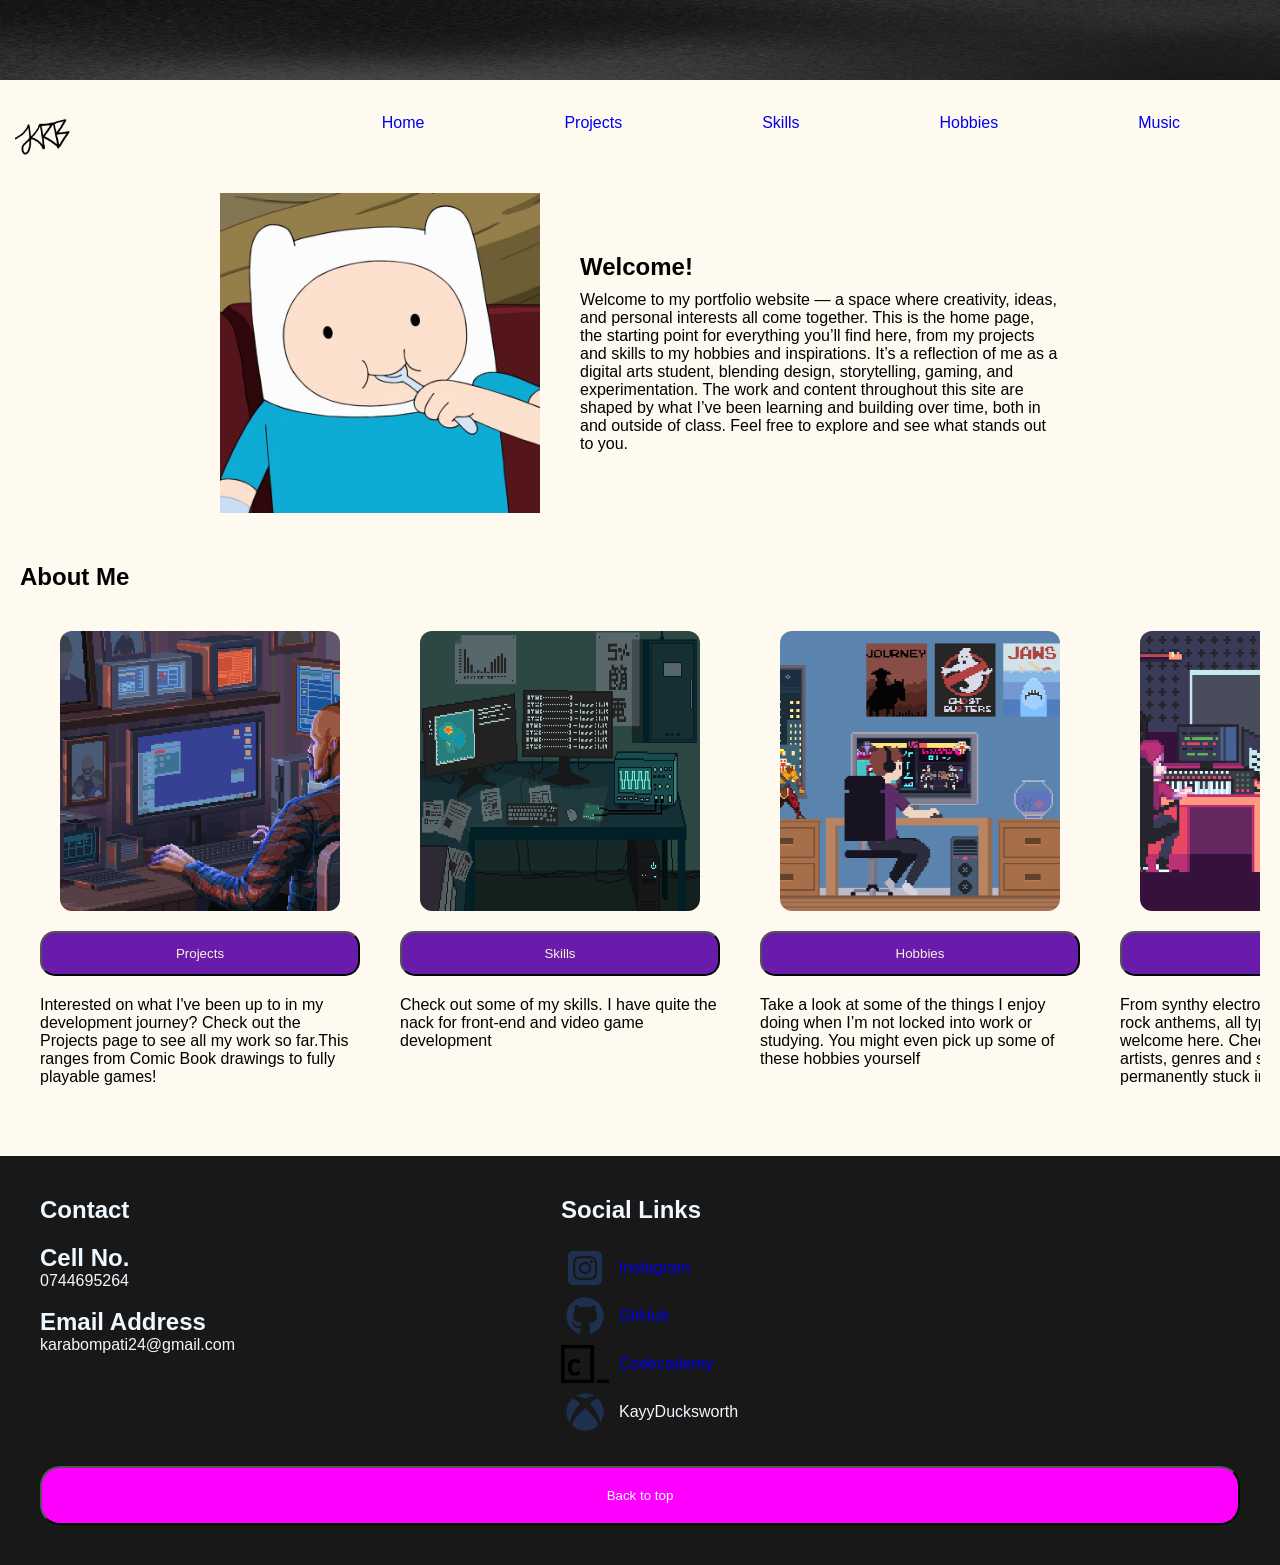
==== index.html @ 71c28173 "Changed location of index.html" ====
<!DOCTYPE html>
<html lang="en">
<head>
    <meta charset="UTF-8">
    <meta name="viewport" content="width=device-width, initial-scale=1.0">
    <link rel="stylesheet" href="../CSS/style.css">
    <title>Homepage</title>
     <link rel="icon" type="image/png" href="../images/Favicons/home.png">
    <script src="../js/homepage.js" defer></script>
</head>

<header>
    <img src="../images/banner.jpg" alt="Header image" id="header-img">

    <div class="off-screen-menu">

        <div class="close-menu-btn">
           <img src="../images/close.png" alt="Button to close burger menu">
        </div>

        <ul>
            <li><a href="./index.html" class="nav-link">Home</a></li>
            <li><a href="./projects.html" class="nav-link">Projects</a></li>
            <li><a href="./skills.html" class="nav-link">Skills</a></li>
            <li><a href="./hobbies.html" class="nav-link">Hobbies</a></li>
            <li><a href="./music.html" class="nav-link">Music</a></li>
        </ul>


    </div>

    <nav >
        <div class="ham-menu">
    
            <span></span>
            <span></span>
            <span></span>
    
        </div>
       
    </nav>

    <nav class="static-nav">

        <img src="../images/logo.jpg.png" alt="logo image" class="logo-img">
        
        <ul class="nav-list">
            <li><a href="./index.html" class="nav-link">Home</a></li>
            <li><a href="./projects.html" class="nav-link">Projects</a></li>
            <li><a href="./skills.html" class="nav-link">Skills</a></li>
            <li><a href="./hobbies.html" class="nav-link">Hobbies</a></li>
            <li><a href="./music.html" class="nav-link">Music</a></li>
        </ul>
    </nav>
    
</header>

<body>
    <main>
        <section id="index-hero-section">
            <div class="hero-content">
                <img src="../images/finn.jpg" alt="Image of website creator, Karabo Mpati" class="hero-img">
                <div class="hero-text">
                    <h1>Welcome!</h1>
                    <p>Welcome to my portfolio website — a space where creativity, ideas, and personal interests all come together. This is the home page, the starting point for everything you’ll find here, from my projects and skills to my hobbies and inspirations.

                        It’s a reflection of me as a digital arts student, blending design, storytelling, gaming, and experimentation. The work and content throughout this site are shaped by what I’ve been learning and building over time, both in and outside of class.

                        Feel free to explore and see what stands out to you.
</p>
                </div>
            </div>
        </section>

        <section class="about-section">
            <h1>About Me</h1>
            <div class="about-container">
                <div class="about-card">
                    <img src="../images/projects.gif" class="about-image">
                    <button type="button" class="about-button" data-location="projects.html">Projects</button>
                    <p class="about-paragraph">Interested on what I've been up to in my development journey? Check out the Projects page to see all my work so far.This ranges from Comic Book drawings to fully playable games!</p>
                </div>
            </div>

        </section>
    </main>
    
</body>
<footer>
    <section class="contact-details">
        <h1>Contact</h1>
        <h2>Cell No.</h2>
        <p>0744695264</p>
        <br>
        <h2>Email Address</h2>
        <p>karabompati24@gmail.com</p>
    </section>
    <section class="social-links">
        <h1>Social Links</h1>
        <ul>
            <li><a href="https://www.instagram.com/k4ybeee_?igsh=MXZ1bHhzYnp4dDliZA%3D%3D&utm_source=qr" target="_blank"><img src="../images/instagram.png">Instagram</a></li>
            <li><a href="https://github.com/Karabs2006" target="_blank"><img src="../images/github.png">GitHub</a></li>
            <li><a href="https://www.codecademy.com/profiles/kayy_" target="_blank"><img src="../images/codecademy.png">Codecademy</a></li>
            <li class="xbox-tag"><img src="../images/xbox.png">KayyDucksworth</li>


        </ul>
        
    </section>
    <button type="button" class="back-button" data-location="#index-hero-section">Back to top</button>
    
    
</footer>
</html>
---- CSS/style.css ----
*{
    font-family: Helvetica, Arial, sans-serif;
    margin: 0;
    padding: 0;
    box-sizing: border-box;
    scroll-behavior: smooth;

}

body
{
background-color:floralwhite;
}

#header-img{
    width: 100%;
    height: 5rem;
    margin: 0;
    padding: 0px;
}

.logo-img{
    max-width: 5rem;
    padding: 0;
    
    padding-left: 15px;
}

.logo-img:hover{
    cursor: pointer;
    transition: transform 0.3s ease;
    transform: scale(1.2);
}

nav{
    display: flex;
    justify-content: space-between;
    padding-bottom: 30px;
    
}

.nav-list{
    list-style: none;
    display: flex;
    justify-content: flex-end;
    margin-right: 40px;
    gap: 70px;
    
}


li{
    padding-right: 50px;
    /*border-right: 1px solid black;*/
   
}

.nav-link:hover{
    background-color: #42819f;
    transition: background-color 0.3s ease;
    color: azure;
}

.nav-link{
    padding: 20px 10px 20px 10px;
    border-radius: 13px;
    text-decoration: none;
}

.off-screen-menu a {
    color: aliceblue;
    font-size: 0.8em;
}



.off-screen-menu{
    background-color: black;
    color: aliceblue;
    height: 100vh;
    width: 100%;
    max-width: 450px;
    position: fixed;
    top: 0;
    left: -450px;
    display: flex;
    flex-direction: column;

    justify-content: center;
    align-items: flex-start;
    text-align: left;;
   

    transition: .3s ease;
    z-index: 1000;
    overflow-y: auto;

}

.off-screen-menu ul{
    list-style: none;
    display: flex;
    flex-direction: column; 
    gap: 5em;
    padding-left: 2em;
}

.off-screen-menu li{
    font-weight: 700;
    font-size: 3em; 
    
}

.off-screen-menu.active{
left: 0;

}

.ham-menu{
    display: none;
    height: 50px;
    width: 50px;
    position: relative;
    margin-left: 20px;
    padding-top: 20px;
}

.ham-menu:hover{
cursor: pointer;
}

.ham-menu span{
    display: block;
    width: 80%;
    height: 4px;
    background-color: rgb(45, 35, 54);
    margin: 8px 0;
    border-radius: 10%;
    
}


.close-menu-btn{
    position: relative;
    bottom: 10%;
    left: 7%;    
    background: firebrick;
    cursor: pointer;
    
}

.close-menu-btn img{
    width: 5em;
}


/* MAIN SECTION */

.hero-img{
    max-width: 20em;
}

.hero-section{
    display: flex;
    justify-content: center;
    align-items: center;
    padding-bottom: 60px;
}

.hero-content {
    display: flex;
    align-items: center;
    gap: 40px; 
    max-width: 100%;
}

.hero-text {
    display: flex;
    flex-direction: column;
    gap: 10px;
}

.hero-text h1{
    margin: 0;
}

p{
    max-width: 30em;
}

.about-card{
    display: flex;
    flex-direction: column;
    padding: 20px;

}

.about-image{
    padding: 20px;
    width: 20em;
    height: 20em;
    border-radius: 10%;
}

.about-image:hover{

    transition: transform 0.1s ease;
    transform: scale(1.009);
}

.about-button{
    background-color: rgb(105, 27, 172);
    color: beige;
    padding: 1em;
    border-radius: 15px;
    margin-bottom: 20px; 
}


.about-button:hover
{
    cursor: pointer;
    background-color: #edf2f5;
    transition: background-color 0.4s ease;
    color: azure;
    border-color: rgb(105, 27, 172);
    color: rgb(105, 27, 172);

    transition: transform 0.1s ease;
    transform: scale(1.009);

    border-width: 5px;
}

.about-container{
    display: flex;
    justify-content: space-between;
    padding-bottom: 30px;
    overflow-x: auto;
    
}

.about-section{
    padding: 20px;
}

footer h1{
    padding-bottom: 20px;
}

#index-hero-section{
    display: flex;
    flex-direction: column;
    align-items: center;
    gap: 16px;
     margin-bottom: 30px;
}

/* FOOTER SECTION */

footer{
   display: grid;
    grid-template-columns: 200px 1fr;
    grid-template-rows: auto;
    grid-template-areas: 
    "contact links"
    "back-button back-button";
    background-color: rgb(25, 24, 24);
    width: 100%;
    padding: 40px;
    color:aliceblue;
    gap: 30px;

}


.back-button{
    border-radius: 20px;
    padding: 20px;
    background-color: #FF00FF;
    color: azure;
    grid-area: back-button;
}


.back-button:hover{
    cursor: pointer;
    background-color: #edf2f5;
    transition: background-color 0.4s ease;
    color: azure;
    border-color: #FF00FF;
    color: #FF00FF;

    transition: transform 0.6s ease;
    transform: scale(1.009);

     border-width: 5px;
}



footer li{
    list-style: none;
}

.contact-details
{
    grid-area: contact;
}

.social-links{
    grid-area: links;
    margin-left: 30%;
}

.social-links img {
    width: 3em;
    max-height: 10em;
    padding-right: 0px;
    margin:0;
}

.social-links p{
    width: 2em;
    max-height: 10em;
    padding-left: 30px;
    margin:0;
}

.social-links a{
    display: flex;
    align-items: center;
    gap: 10px;
    text-decoration: none;
}


.xbox-tag{
    display: flex;
    align-items: center;
    gap: 10px;
}



@media (max-device-width : 1024px) 
{   
    .static-nav
    {
        display: flex;
    }
    .static-nav ul
    {
        display: none;
    }

    .logo-img{

    }

    .ham-menu
    {
        display: unset;
        
    }


    .hero-img
    {
    width: 15em;
    margin-left: 20px;
    }


    .hero-content 
    {
    display: flex;
    align-items: center;
    gap: 40px; 
    max-width: 90%;
    }




}



@media (max-device-width : 768px) 
{

    .close-menu-btn{
    position: relative;
    bottom: 4%;
    left: 7%;    
    background: firebrick;
    cursor: pointer;
    
}
    .logo-img{
    position: relative;
    max-width: 5rem;
    padding: 0;

    bottom: 70px;
    left: 18em;
    
    padding-left: 0px;
}

    .hero-content {
    display: flex;
    flex-direction: column;
    align-items: center;
    gap: 40px; 
    max-width: 80%;
}

    footer{
    display: grid;
    grid-template-columns: 100px 1fr;
    grid-template-rows: auto;
    grid-template-areas: 
    "contact links"
    "back-button back-button";
    background-color: rgb(25, 24, 24);
    width: 100%;
    padding: 40px;
    color:aliceblue;
    gap: 10px;

}


.contact-details
{   
    font-size: small;
    grid-area: contact;
}

.xbox-tag{
    display: flex;
    align-items: center;
    gap: 10px;
    font-size: 14.5px;
}





}
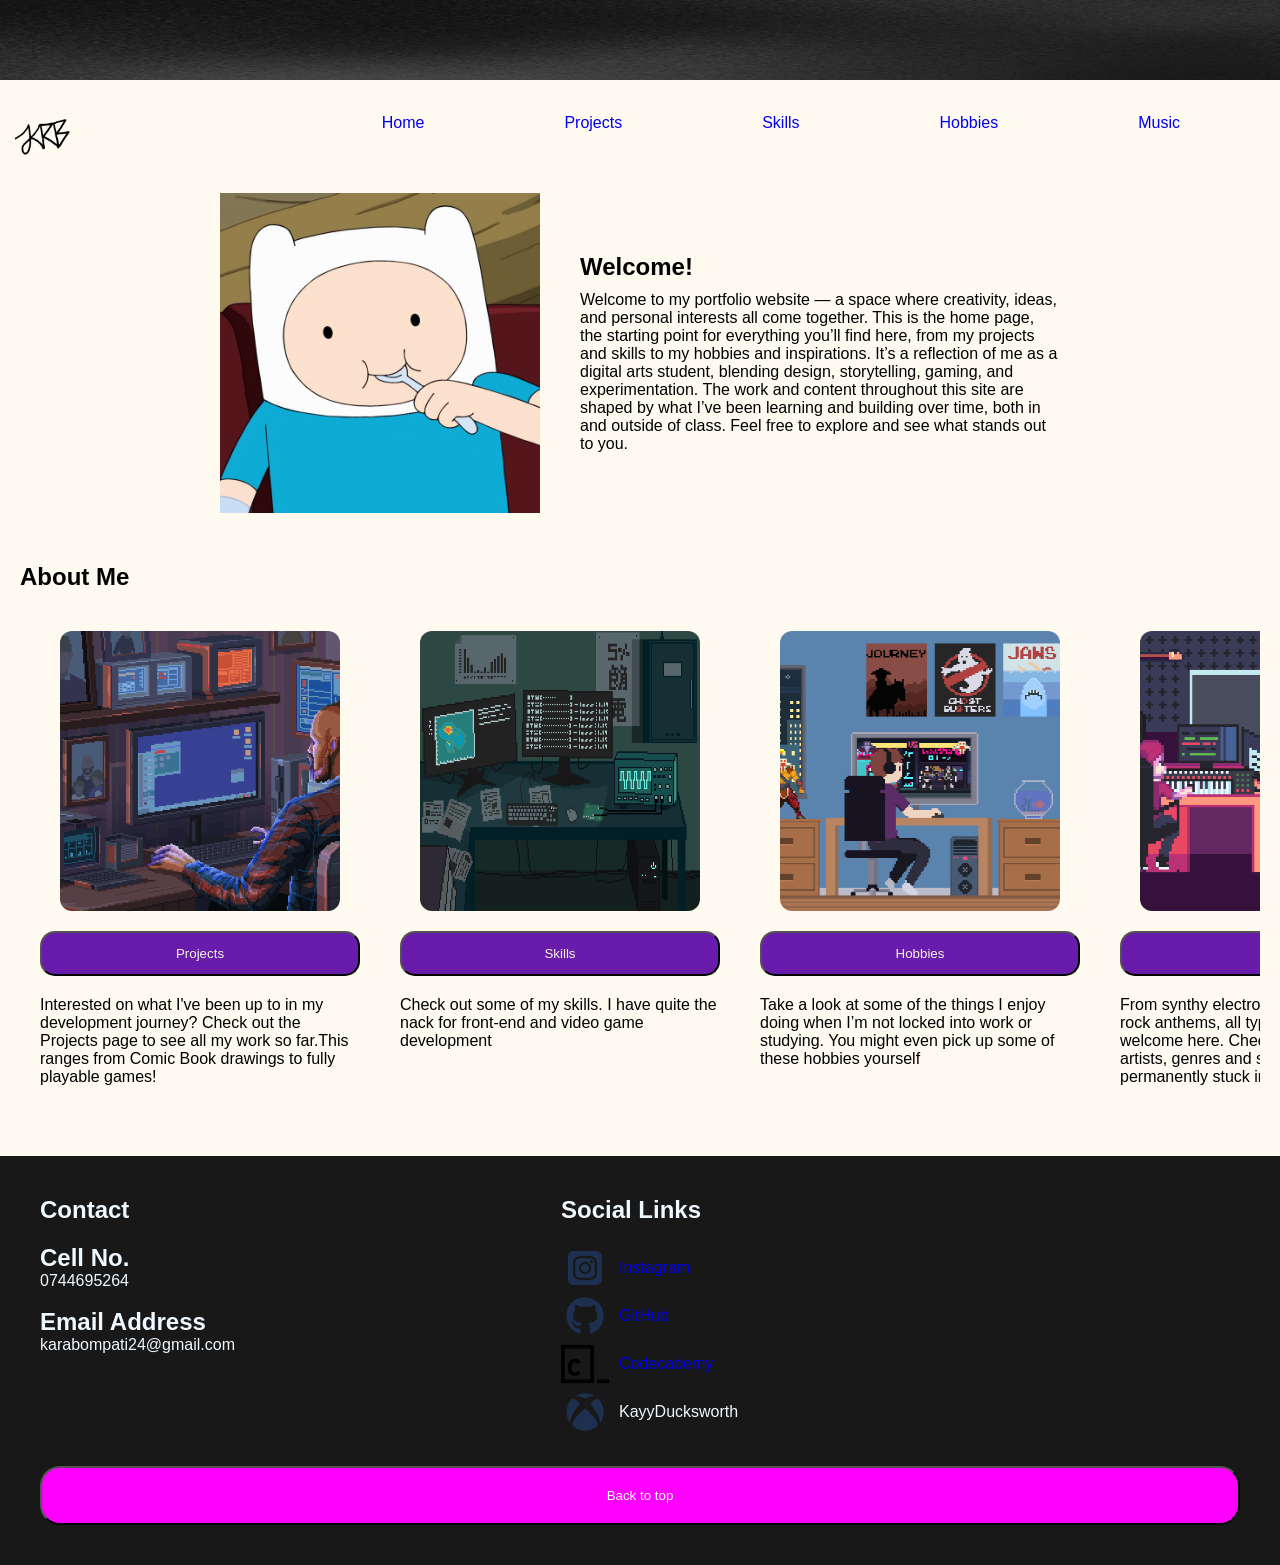
==== commit 6c28c182: "Changed Location of index.html" ====
--- a/index.html
+++ b/index.html
@@ -3,27 +3,27 @@
 <head>
     <meta charset="UTF-8">
     <meta name="viewport" content="width=device-width, initial-scale=1.0">
-    <link rel="stylesheet" href="../CSS/style.css">
+    <link rel="stylesheet" href="./CSS/style.css">
     <title>Homepage</title>
-     <link rel="icon" type="image/png" href="../images/Favicons/home.png">
-    <script src="../js/homepage.js" defer></script>
+     <link rel="icon" type="image/png" href="./images/Favicons/home.png">
+    <script src="./js/homepage.js" defer></script>
 </head>
 
 <header>
-    <img src="../images/banner.jpg" alt="Header image" id="header-img">
+    <img src="./images/banner.jpg" alt="Header image" id="header-img">
 
     <div class="off-screen-menu">
 
         <div class="close-menu-btn">
-           <img src="../images/close.png" alt="Button to close burger menu">
+           <img src="./images/close.png" alt="Button to close burger menu">
         </div>
 
         <ul>
-            <li><a href="./index.html" class="nav-link">Home</a></li>
-            <li><a href="./projects.html" class="nav-link">Projects</a></li>
-            <li><a href="./skills.html" class="nav-link">Skills</a></li>
-            <li><a href="./hobbies.html" class="nav-link">Hobbies</a></li>
-            <li><a href="./music.html" class="nav-link">Music</a></li>
+            <li><a href="index.html" class="nav-link">Home</a></li>
+            <li><a href="./Html/projects.html" class="nav-link">Projects</a></li>
+            <li><a href="./Html/skills.html" class="nav-link">Skills</a></li>
+            <li><a href="./Html/hobbies.html" class="nav-link">Hobbies</a></li>
+            <li><a href="./Html/music.html" class="nav-link">Music</a></li>
         </ul>
 
 
@@ -45,11 +45,11 @@
         <img src="../images/logo.jpg.png" alt="logo image" class="logo-img">
         
         <ul class="nav-list">
-            <li><a href="./index.html" class="nav-link">Home</a></li>
-            <li><a href="./projects.html" class="nav-link">Projects</a></li>
-            <li><a href="./skills.html" class="nav-link">Skills</a></li>
-            <li><a href="./hobbies.html" class="nav-link">Hobbies</a></li>
-            <li><a href="./music.html" class="nav-link">Music</a></li>
+            <li><a href="index.html" class="nav-link">Home</a></li>
+            <li><a href="./Html/projects.html" class="nav-link">Projects</a></li>
+            <li><a href="./Html/skills.html" class="nav-link">Skills</a></li>
+            <li><a href="./Html/hobbies.html" class="nav-link">Hobbies</a></li>
+            <li><a href="./Html/music.html" class="nav-link">Music</a></li>
         </ul>
     </nav>
     
@@ -59,7 +59,7 @@
     <main>
         <section id="index-hero-section">
             <div class="hero-content">
-                <img src="../images/finn.jpg" alt="Image of website creator, Karabo Mpati" class="hero-img">
+                <img src="./images/finn.jpg" alt="Image of website creator, Karabo Mpati" class="hero-img">
                 <div class="hero-text">
                     <h1>Welcome!</h1>
                     <p>Welcome to my portfolio website — a space where creativity, ideas, and personal interests all come together. This is the home page, the starting point for everything you’ll find here, from my projects and skills to my hobbies and inspirations.
@@ -76,7 +76,7 @@
             <h1>About Me</h1>
             <div class="about-container">
                 <div class="about-card">
-                    <img src="../images/projects.gif" class="about-image">
+                    <img src="./images/projects.gif" class="about-image">
                     <button type="button" class="about-button" data-location="projects.html">Projects</button>
                     <p class="about-paragraph">Interested on what I've been up to in my development journey? Check out the Projects page to see all my work so far.This ranges from Comic Book drawings to fully playable games!</p>
                 </div>
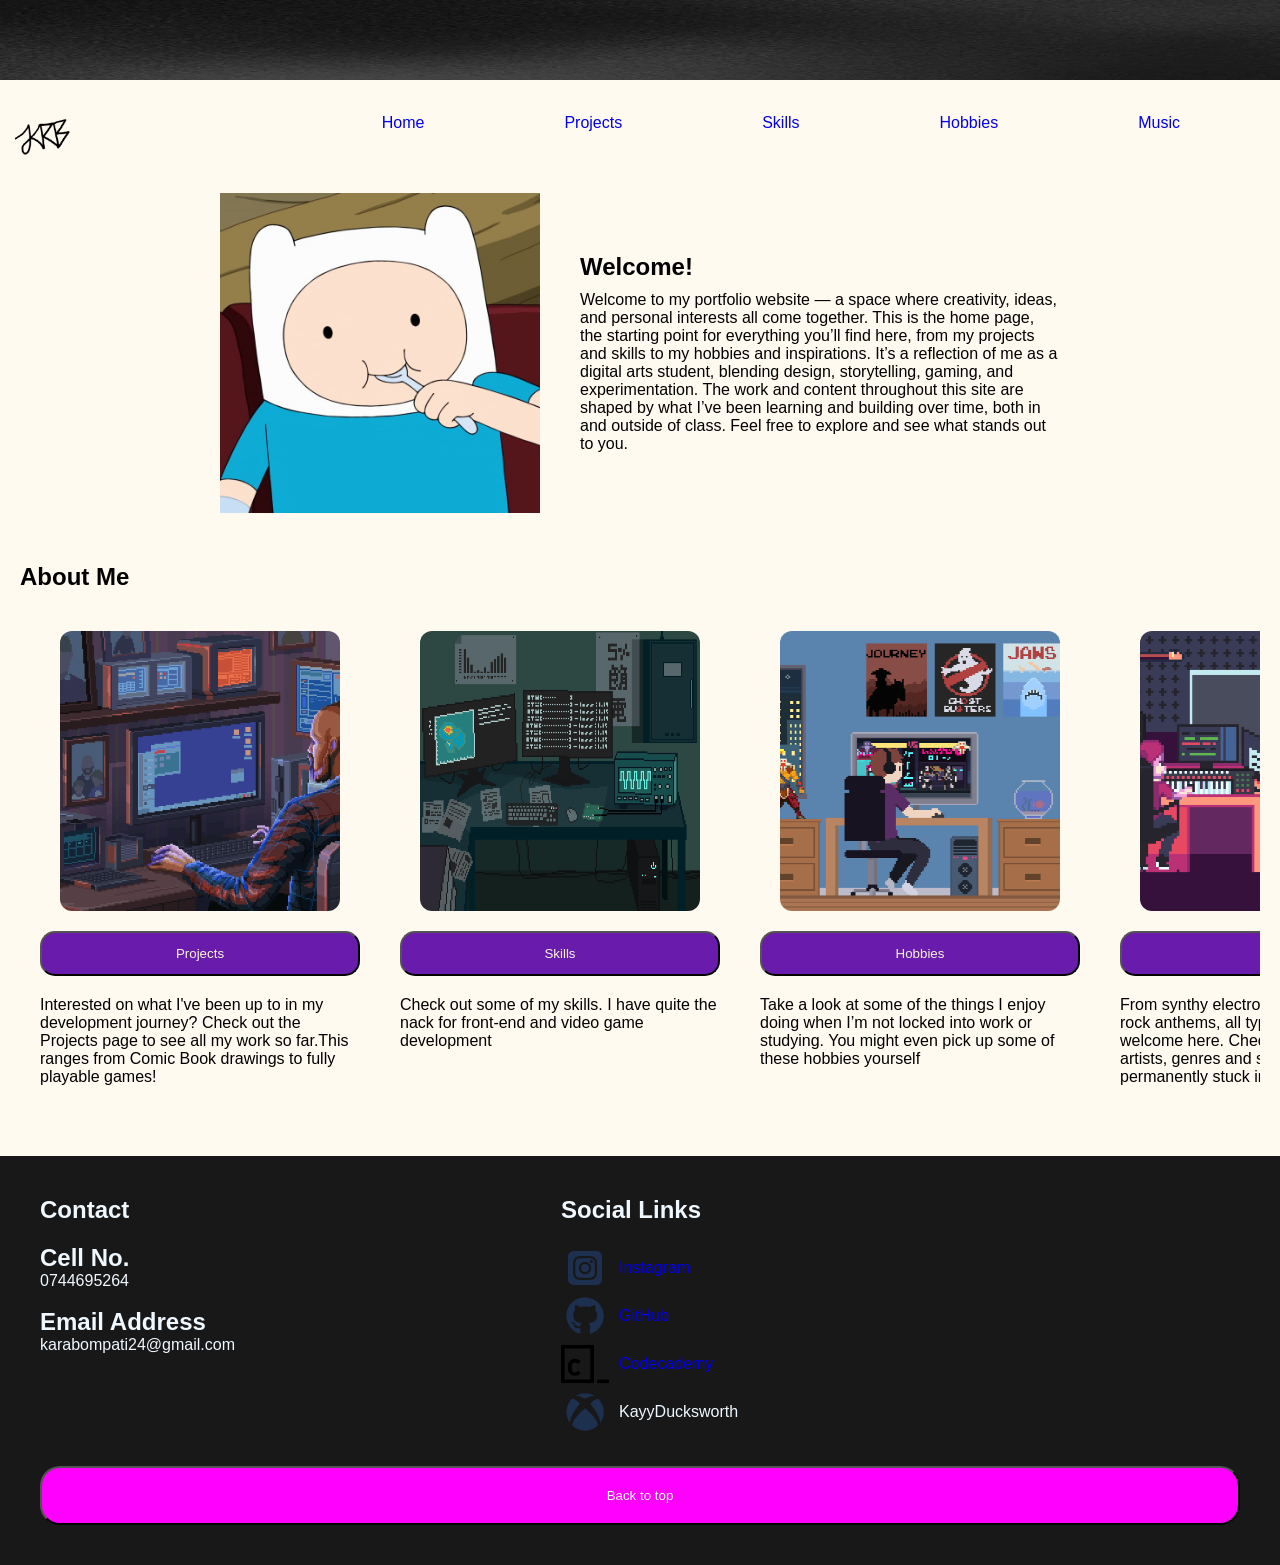
==== commit f9fe2027: "Update index.html" ====
--- a/index.html
+++ b/index.html
@@ -98,10 +98,10 @@
     <section class="social-links">
         <h1>Social Links</h1>
         <ul>
-            <li><a href="https://www.instagram.com/k4ybeee_?igsh=MXZ1bHhzYnp4dDliZA%3D%3D&utm_source=qr" target="_blank"><img src="../images/instagram.png">Instagram</a></li>
-            <li><a href="https://github.com/Karabs2006" target="_blank"><img src="../images/github.png">GitHub</a></li>
-            <li><a href="https://www.codecademy.com/profiles/kayy_" target="_blank"><img src="../images/codecademy.png">Codecademy</a></li>
-            <li class="xbox-tag"><img src="../images/xbox.png">KayyDucksworth</li>
+            <li><a href="https://www.instagram.com/k4ybeee_?igsh=MXZ1bHhzYnp4dDliZA%3D%3D&utm_source=qr" target="_blank"><img src="./images/instagram.png">Instagram</a></li>
+            <li><a href="https://github.com/Karabs2006" target="_blank"><img src="./images/github.png">GitHub</a></li>
+            <li><a href="https://www.codecademy.com/profiles/kayy_" target="_blank"><img src="./images/codecademy.png">Codecademy</a></li>
+            <li class="xbox-tag"><img src="./images/xbox.png">KayyDucksworth</li>
 
 
         </ul>
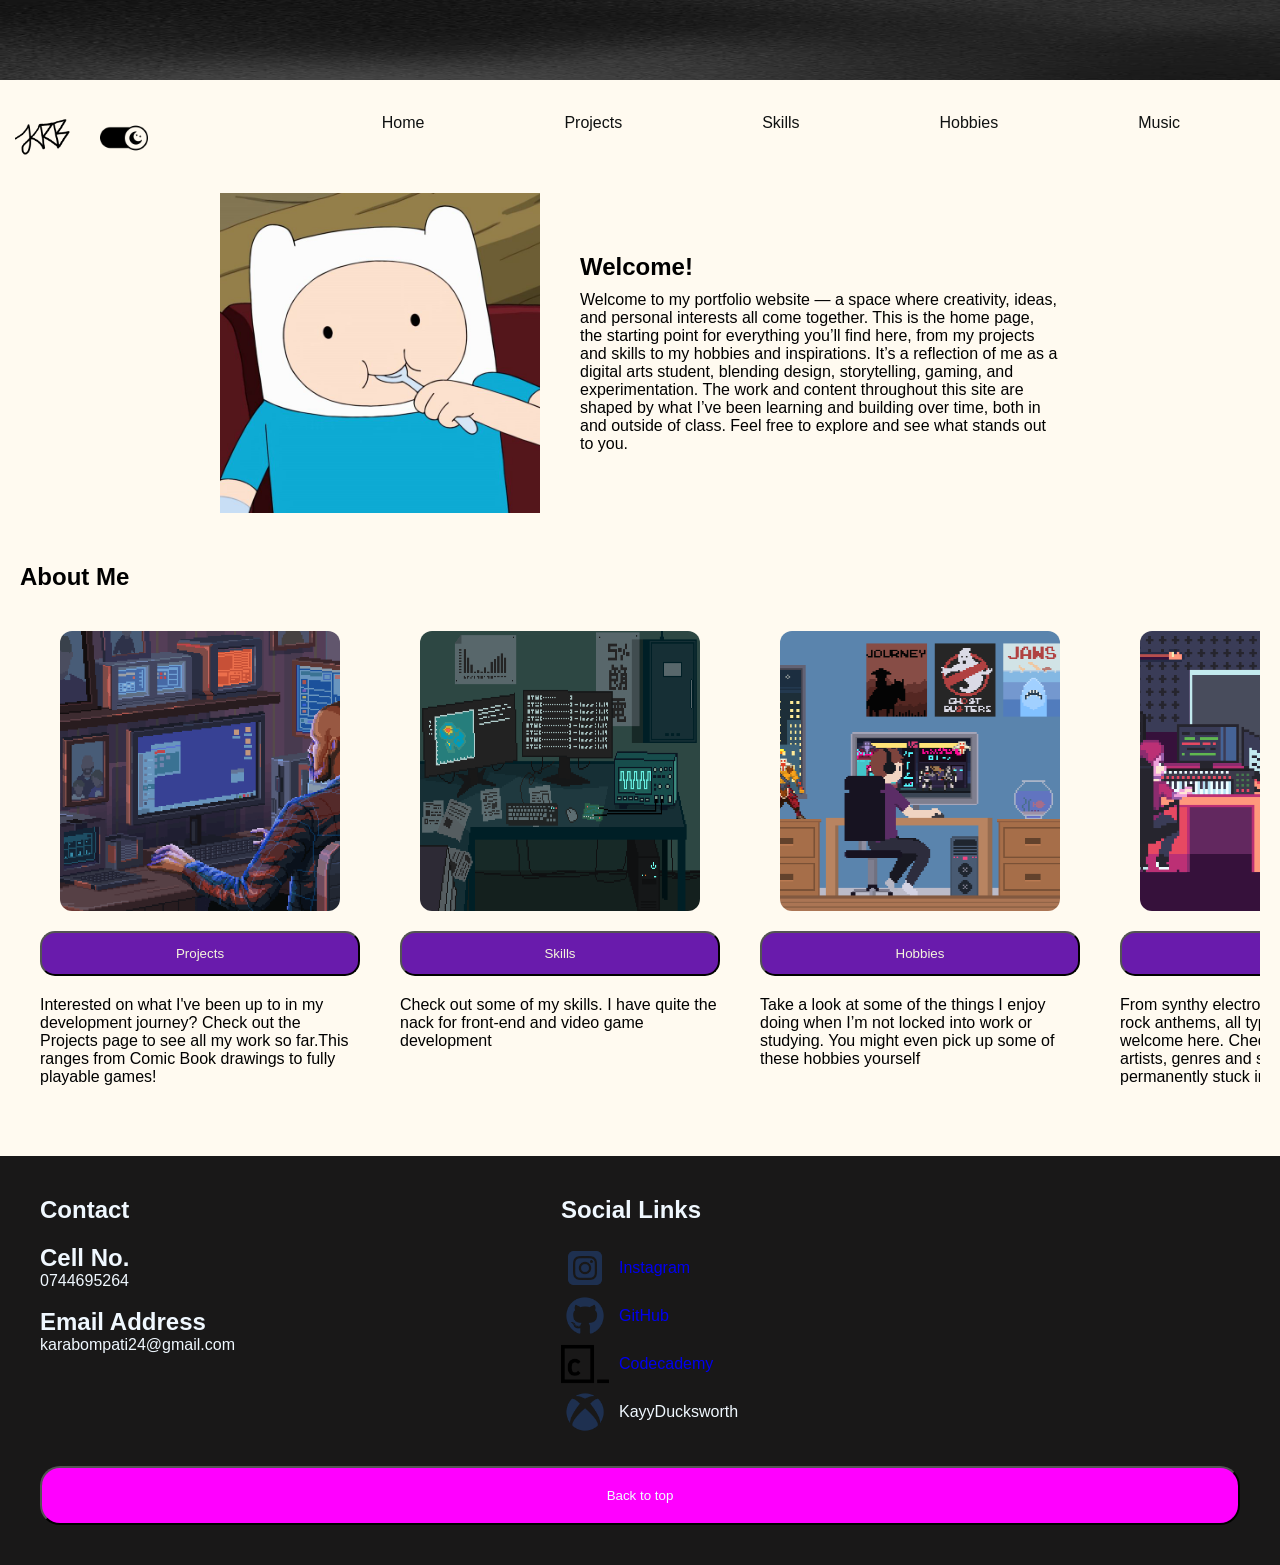
==== commit 032f4203: "Dark Mode + Image Swaps - Implemented dark mode page logic - Swapped out images in certain sections " ====
--- a/index.html
+++ b/index.html
@@ -3,27 +3,31 @@
 <head>
     <meta charset="UTF-8">
     <meta name="viewport" content="width=device-width, initial-scale=1.0">
-    <link rel="stylesheet" href="./CSS/style.css">
+    <link rel="stylesheet" href="CSS/style.css">
     <title>Homepage</title>
      <link rel="icon" type="image/png" href="./images/Favicons/home.png">
-    <script src="./js/homepage.js" defer></script>
+    <script src="js/homepage.js" defer></script>
 </head>
 
 <header>
-    <img src="./images/banner.jpg" alt="Header image" id="header-img">
+
+    
+        <img src="images/banner.jpg" alt="Header Image and Home Page button" id="header-img">
+        
+    </div>
 
     <div class="off-screen-menu">
 
         <div class="close-menu-btn">
-           <img src="./images/close.png" alt="Button to close burger menu">
+           <img src="images/close.png" alt="Button to close burger menu">
         </div>
 
         <ul>
             <li><a href="index.html" class="nav-link">Home</a></li>
-            <li><a href="./Html/projects.html" class="nav-link">Projects</a></li>
-            <li><a href="./Html/skills.html" class="nav-link">Skills</a></li>
-            <li><a href="./Html/hobbies.html" class="nav-link">Hobbies</a></li>
-            <li><a href="./Html/music.html" class="nav-link">Music</a></li>
+            <li><a href="Html/projects.html" class="nav-link">Projects</a></li>
+            <li><a href="Html/skills.html" class="nav-link">Skills</a></li>
+            <li><a href="Html/hobbies.html" class="nav-link">Hobbies</a></li>
+            <li><a href="Html/music.html" class="nav-link">Music</a></li>
         </ul>
 
 
@@ -41,15 +45,18 @@
     </nav>
 
     <nav class="static-nav">
+        <div class="header-btns">
+        <img src="images/logo.jpg.png" alt="logo image" class="logo-img">
+        <img src="images/darkmode.png" alt="Dark Mode toggle button" id="dark-mode-btn">
+         </div>
 
-        <img src="../images/logo.jpg.png" alt="logo image" class="logo-img">
-        
+         
         <ul class="nav-list">
             <li><a href="index.html" class="nav-link">Home</a></li>
-            <li><a href="./Html/projects.html" class="nav-link">Projects</a></li>
-            <li><a href="./Html/skills.html" class="nav-link">Skills</a></li>
-            <li><a href="./Html/hobbies.html" class="nav-link">Hobbies</a></li>
-            <li><a href="./Html/music.html" class="nav-link">Music</a></li>
+            <li><a href="Html/projects.html" class="nav-link">Projects</a></li>
+            <li><a href="Html/skills.html" class="nav-link">Skills</a></li>
+            <li><a href="Html/hobbies.html" class="nav-link">Hobbies</a></li>
+            <li><a href="Html/music.html" class="nav-link">Music</a></li>
         </ul>
     </nav>
     
@@ -59,7 +66,7 @@
     <main>
         <section id="index-hero-section">
             <div class="hero-content">
-                <img src="./images/finn.jpg" alt="Image of website creator, Karabo Mpati" class="hero-img">
+                <img src="images/finn.jpg" alt="Image of website creator, Karabo Mpati" class="hero-img">
                 <div class="hero-text">
                     <h1>Welcome!</h1>
                     <p>Welcome to my portfolio website — a space where creativity, ideas, and personal interests all come together. This is the home page, the starting point for everything you’ll find here, from my projects and skills to my hobbies and inspirations.
@@ -76,7 +83,7 @@
             <h1>About Me</h1>
             <div class="about-container">
                 <div class="about-card">
-                    <img src="./images/projects.gif" class="about-image">
+                    <img src="images/projects.gif" class="about-image">
                     <button type="button" class="about-button" data-location="projects.html">Projects</button>
                     <p class="about-paragraph">Interested on what I've been up to in my development journey? Check out the Projects page to see all my work so far.This ranges from Comic Book drawings to fully playable games!</p>
                 </div>
@@ -98,10 +105,10 @@
     <section class="social-links">
         <h1>Social Links</h1>
         <ul>
-            <li><a href="https://www.instagram.com/k4ybeee_?igsh=MXZ1bHhzYnp4dDliZA%3D%3D&utm_source=qr" target="_blank"><img src="./images/instagram.png">Instagram</a></li>
-            <li><a href="https://github.com/Karabs2006" target="_blank"><img src="./images/github.png">GitHub</a></li>
-            <li><a href="https://www.codecademy.com/profiles/kayy_" target="_blank"><img src="./images/codecademy.png">Codecademy</a></li>
-            <li class="xbox-tag"><img src="./images/xbox.png">KayyDucksworth</li>
+            <li><a href="https://www.instagram.com/k4ybeee_?igsh=MXZ1bHhzYnp4dDliZA%3D%3D&utm_source=qr" target="_blank"><img src="images/instagram.png">Instagram</a></li>
+            <li><a href="https://github.com/Karabs2006" target="_blank"><img src="images/github.png">GitHub</a></li>
+            <li><a href="https://www.codecademy.com/profiles/kayy_" target="_blank"><img src="images/codecademy.png">Codecademy</a></li>
+            <li class="xbox-tag"><img src="images/xbox.png">KayyDucksworth</li>
 
 
         </ul>
--- a/CSS/style.css
+++ b/CSS/style.css
@@ -9,7 +9,43 @@
 
 body
 {
-background-color:floralwhite;
+    transition: background-color 0.3s ease;
+    background-color:floralwhite;
+}
+
+body.dark{
+
+    transition: background-color 0.3s ease;
+    background-color:rgb(27, 26, 26);
+    color: aliceblue;
+}
+
+
+.logo-img.dark{
+    filter: invert(1);
+}
+#dark-mode-btn{
+    width: 3em;
+    height: 3em;
+    margin-left: 20px;
+}
+
+#dark-mode-btn.dark{
+    filter: invert(1);
+}
+
+#dark-mode-btn:hover{
+    cursor: pointer;
+}
+
+.ham-menu.dark span{
+    background-color: aliceblue;
+}
+
+
+.header-btns{
+    display: flex;
+    
 }
 
 #header-img{
@@ -45,7 +81,15 @@
     justify-content: flex-end;
     margin-right: 40px;
     gap: 70px;
-    
+}
+.nav-list a{
+
+    color: rgb(15, 17, 17);
+}
+
+.nav-list.dark a {
+
+    color: azure;
 }
 
 
@@ -345,6 +389,16 @@
 
 @media (max-device-width : 1024px) 
 {   
+
+    #dark-mode-btn{
+    position: relative;
+    bottom: 60px;
+    width: 3em;
+    height: 3em;
+    margin-left: 20px;
+    
+    }
+
     .static-nav
     {
         display: flex;
@@ -355,7 +409,7 @@
     }
 
     .logo-img{
-
+        
     }
 
     .ham-menu
@@ -389,6 +443,15 @@
 
 @media (max-device-width : 768px) 
 {
+
+    #dark-mode-btn{
+    position: relative;
+    bottom: 60px;
+    width: 3em;
+    height: 3em;
+    margin-left: 20px;
+    
+    }
 
     .close-menu-btn{
     position: relative;
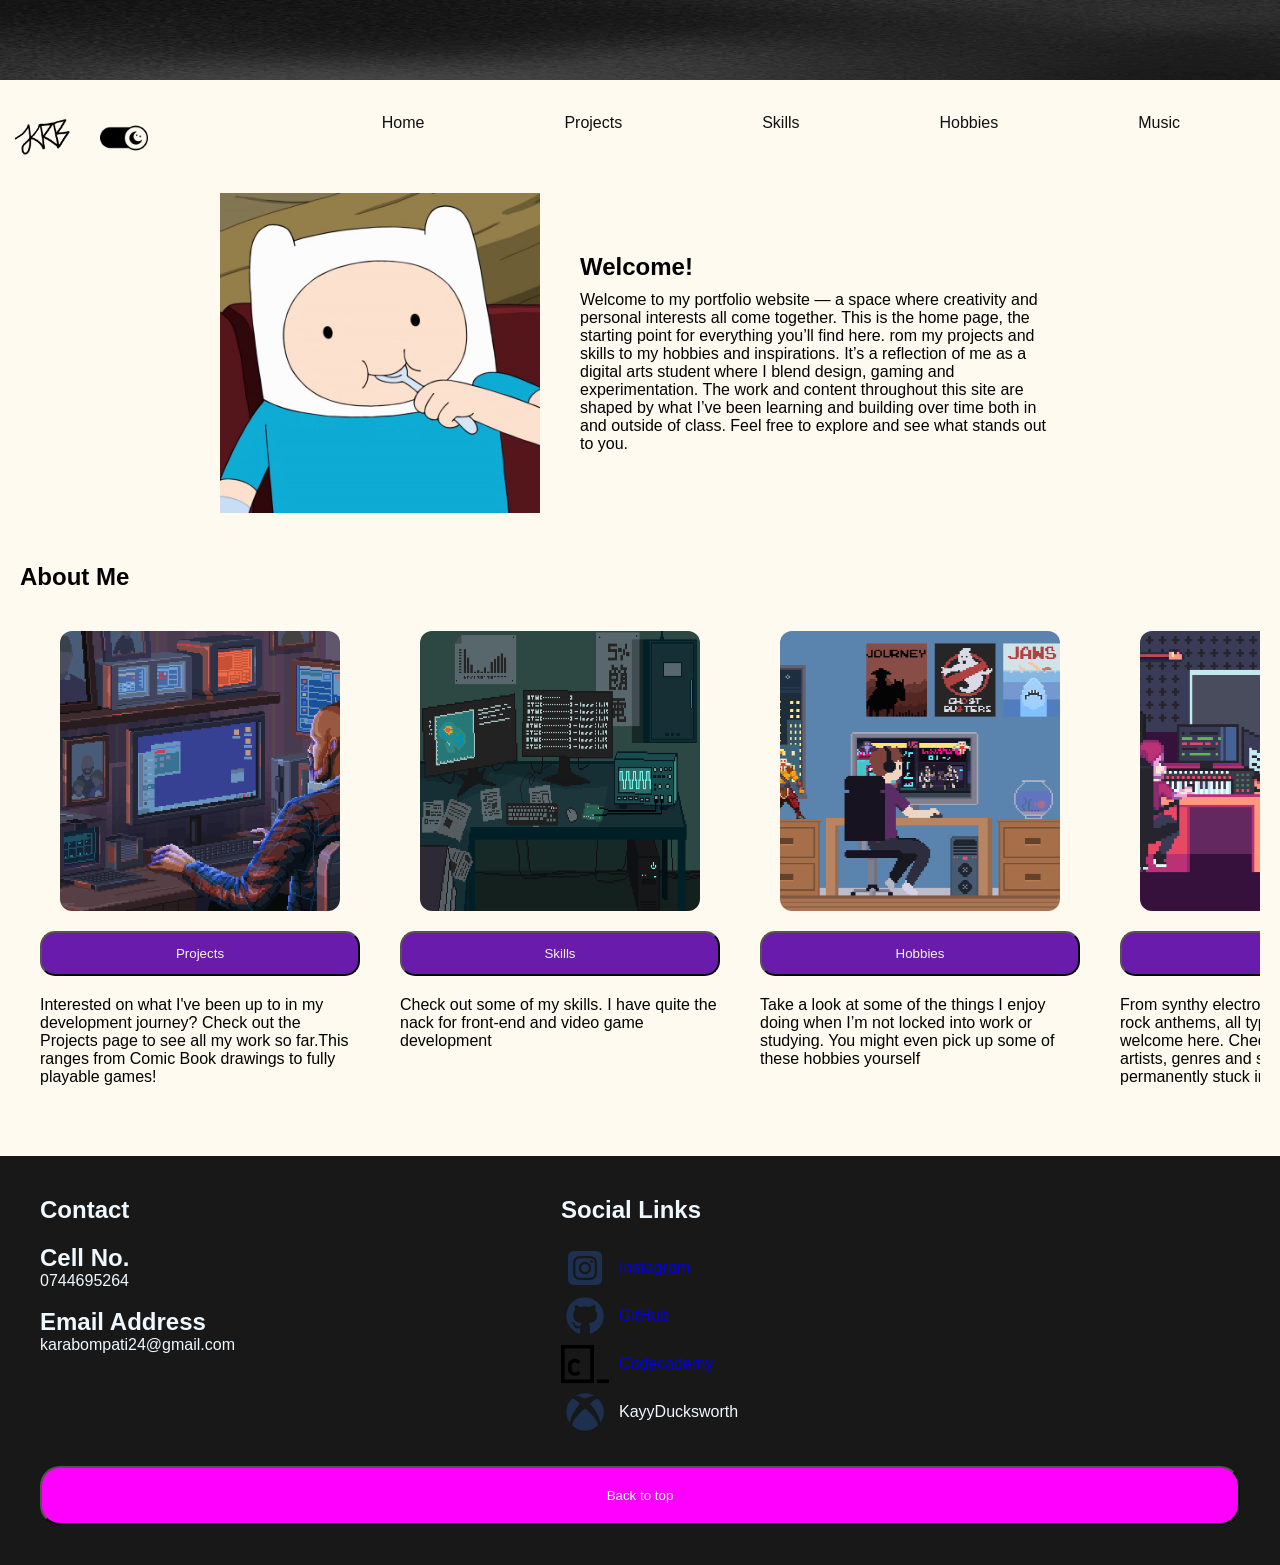
==== commit ac9d56b4: "Fixed Dark mode bug for Home Page" ====
--- a/index.html
+++ b/index.html
@@ -46,9 +46,9 @@
 
     <nav class="static-nav">
         <div class="header-btns">
-        <img src="images/logo.jpg.png" alt="logo image" class="logo-img">
-        <img src="images/darkmode.png" alt="Dark Mode toggle button" id="dark-mode-btn">
-         </div>
+            <img src="images/logo.jpg.png" alt="logo image" class="logo-img">
+            <img src="images/darkmode.png" alt="Dark Mode toggle button" id="dark-mode-btn">
+        </div>
 
          
         <ul class="nav-list">
@@ -69,9 +69,9 @@
                 <img src="images/finn.jpg" alt="Image of website creator, Karabo Mpati" class="hero-img">
                 <div class="hero-text">
                     <h1>Welcome!</h1>
-                    <p>Welcome to my portfolio website — a space where creativity, ideas, and personal interests all come together. This is the home page, the starting point for everything you’ll find here, from my projects and skills to my hobbies and inspirations.
+                    <p>Welcome to my portfolio website — a space where creativity and personal interests all come together. This is the home page, the starting point for everything you’ll find here. rom my projects and skills to my hobbies and inspirations.
 
-                        It’s a reflection of me as a digital arts student, blending design, storytelling, gaming, and experimentation. The work and content throughout this site are shaped by what I’ve been learning and building over time, both in and outside of class.
+                        It’s a reflection of me as a digital arts student where I blend design, gaming and experimentation. The work and content throughout this site are shaped by what I’ve been learning and building over time both in and outside of class.
 
                         Feel free to explore and see what stands out to you.
 </p>
